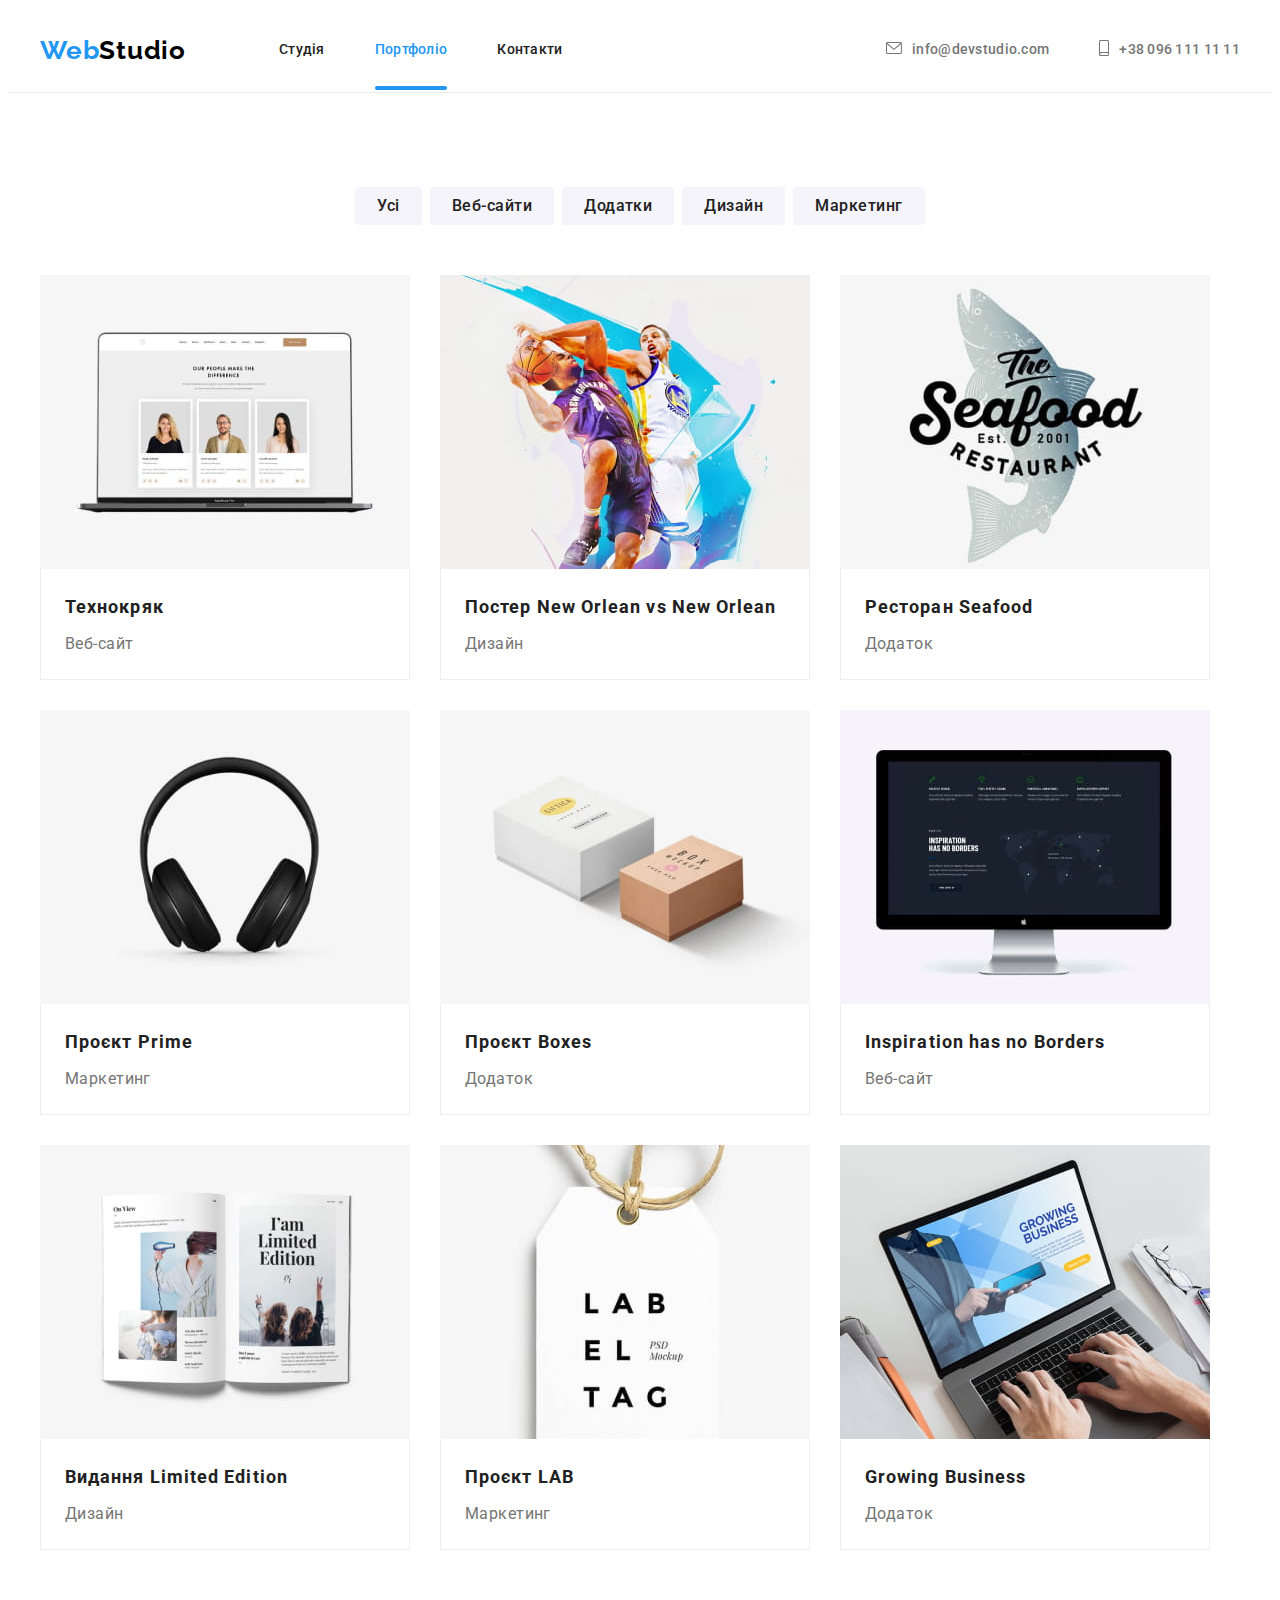
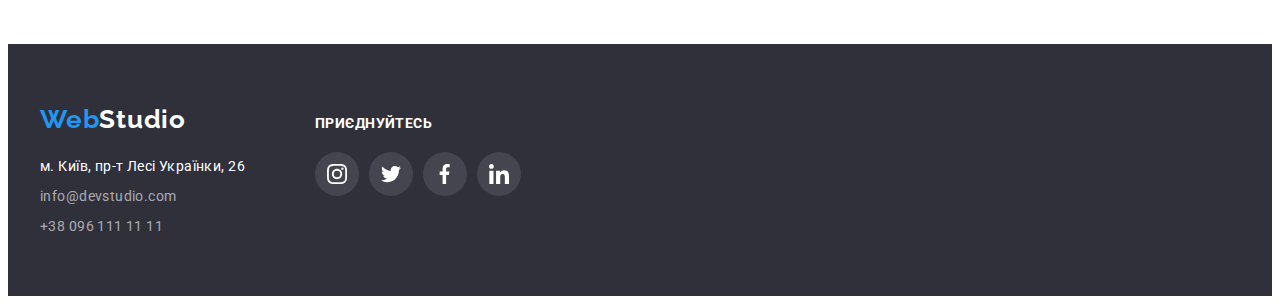
==== portfolio.html @ 153c1227 "new start" ====
<!DOCTYPE html>
<html lang="en">
  <head>
    <meta charset="UTF-8" />
    <meta http-equiv="X-UA-Compatible" content="IE=edge" />
    <meta name="viewport" content="width=device-width, initial-scale=1.0" />
    <title>Портфоліо</title>
    <link
      rel="stylesheet"
      href="https://cdnjs.cloudflare.com/ajax/libs/modern-normalize/1.1.0/modern-normalize.min.css"
      integrity="sha512-wpPYUAdjBVSE4KJnH1VR1HeZfpl1ub8YT/NKx4PuQ5NmX2tKuGu6U/JRp5y+Y8XG2tV+wKQpNHVUX03MfMFn9Q=="
      crossorigin="anonymous"
      referrerpolicy="no-referrer"
    />
    <link rel="preconnect" href="https://fonts.googleapis.com" />
    <link rel="preconnect" href="https://fonts.gstatic.com" crossorigin />
    <link
      href="https://fonts.googleapis.com/css2?family=Raleway:wght@700&family=Roboto:wght@400;500;700;900&display=swap"
      rel="stylesheet"
    />
    <link rel="stylesheet" href="./css/styles.css" />
  </head>
  <body>
    <header class="header">
      <div class="container header-block">
        <nav class="header-navigation">
          <a href="./index.html" class="logo">Web<span class="header-logo-text">Studio</span></a>
          <ul class="header-navigation-list list">
            <li class="header-navigation-item">
              <a href="./index.html" class="header-navigation-link">Студія</a>
            </li>
            <li class="header-navigation-item">
              <a href="./portfolio.html" class="header-navigation-link current">Портфоліо</a>
            </li>
            <li class="header-navigation-item">
              <a href="" class="header-navigation-link">Контакти</a>
            </li>
          </ul>
        </nav>
        <ul class="header-contact-list list">
          <li class="header-contact-item">
            <a href="mailto:info@devstudio.com" class="header-contact-link">
              <div class="contact-icon">
                <svg class="" width="16" height="12">
                  <use href="./images/symbol-defs.svg#icon-mail"></use>
                </svg>
              </div>
              info@devstudio.com</a
            >
          </li>
          <li class="header-contact-item">
            <a href="tel:+380961111111" class="header-contact-link">
              <div class="contact-icon">
                <svg class="" width="10" height="16">
                  <use href="./images/symbol-defs.svg#icon-smartphone"></use>
                </svg>
              </div>
              +38 096 111 11 11</a
            >
          </li>
        </ul>
      </div>
    </header>
    <main>
      <section class="section portfolio">
        <div class="container">
          <h1 class="visually-hidden">Портфоліо</h1>
          <ul class="filter-list">
            <li class="filter-item">
              <button type="button" class="button-secondary button">Усі</button>
            </li>
            <li class="filter-item">
              <button type="button" class="button-secondary button">Веб-сайти</button>
            </li>
            <li class="filter-item">
              <button type="button" class="button-secondary button">Додатки</button>
            </li>
            <li class="filter-item">
              <button type="button" class="button-secondary button">Дизайн</button>
            </li>
            <li class="filter-item">
              <button type="button" class="button-secondary button">Маркетинг</button>
            </li>
          </ul>
          <ul class="portfolio-list">
            <li class="portfolio-list-item">
              <a href="" class="portfolio-link">
                <div class="portfolio-img-block">
                  <img
                    src="./images/portfolio/tehnocrack.jpg"
                    alt="Веб-сайт компанії Технокряк"
                    width="370"
                  />
                  <div class="portfolio-img-overlay">
                    <p class="portfolio-overlay-text">
                      Ресурс пропонує комплексні пропозиції з різним рівнем функціоналу та сервісів.
                      Все це дозволить відвідувачу отримати вичерпні відомості про компанію чи
                      приватну особу.
                    </p>
                  </div>
                </div>
                <div class="project-discr">
                  <h2 class="portfolio-title">Технокряк</h2>
                  <p class="portfolio-text">Веб-сайт</p>
                </div>
              </a>
            </li>
            <li class="portfolio-list-item">
              <a href="" class="portfolio-link">
                <div class="portfolio-img-block">
                  <img
                    src="./images/portfolio/no_vs_gs_poster.jpg"
                    class="porfolio-image"
                    alt="Постер баскетбольного матчу"
                    width="370"
                  />
                  <div class="portfolio-img-overlay">
                    <p class="portfolio-overlay-text">
                      Ресурс пропонує комплексні пропозиції з різним рівнем функціоналу та сервісів.
                      Все це дозволить відвідувачу отримати вичерпні відомості про компанію чи
                      приватну особу.
                    </p>
                  </div>
                </div>
                <div class="project-discr">
                  <h2 class="portfolio-title">
                    Постер <span lang="en">New Orlean</span> vs <span lang="en">New Orlean</span>
                  </h2>
                  <p class="portfolio-text">Дизайн</p>
                </div>
              </a>
            </li>
            <li class="portfolio-list-item">
              <a href="" class="portfolio-link">
                <div class="portfolio-img-block">
                  <img
                    src="./images/portfolio/seafood_poster.jpg"
                    class="porfolio-image"
                    alt="Бренд-лого ресторану Seafood"
                    width="370"
                  />
                  <div class="portfolio-img-overlay">
                    <p class="portfolio-overlay-text">
                      Ресурс пропонує комплексні пропозиції з різним рівнем функціоналу та сервісів.
                      Все це дозволить відвідувачу отримати вичерпні відомості про компанію чи
                      приватну особу.
                    </p>
                  </div>
                </div>
                <div class="project-discr">
                  <h2 class="portfolio-title">Ресторан <span lang="en">Seafood</span></h2>
                  <p class="portfolio-text">Додаток</p>
                </div>
              </a>
            </li>
            <li class="portfolio-list-item">
              <a href="" class="portfolio-link">
                <div class="portfolio-img-block">
                  <img
                    src="./images/portfolio/headphones.jpg"
                    class="porfolio-image"
                    alt="Навушники"
                    width="370"
                  />
                  <div class="portfolio-img-overlay">
                    <p class="portfolio-overlay-text">
                      Ресурс пропонує комплексні пропозиції з різним рівнем функціоналу та сервісів.
                      Все це дозволить відвідувачу отримати вичерпні відомості про компанію чи
                      приватну особу.
                    </p>
                  </div>
                </div>
                <div class="project-discr">
                  <h2 class="portfolio-title">Проєкт Prime</h2>
                  <p class="portfolio-text">Маркетинг</p>
                </div>
              </a>
            </li>
            <li class="portfolio-list-item">
              <a href="" class="portfolio-link">
                <div class="portfolio-img-block">
                  <img
                    src="./images/portfolio/boxes.jpg"
                    class="porfolio-image"
                    alt="Дві коробки"
                    width="370"
                  />
                  <div class="portfolio-img-overlay">
                    <p class="portfolio-overlay-text">
                      Ресурс пропонує комплексні пропозиції з різним рівнем функціоналу та сервісів.
                      Все це дозволить відвідувачу отримати вичерпні відомості про компанію чи
                      приватну особу.
                    </p>
                  </div>
                </div>
                <div class="project-discr">
                  <h2 class="portfolio-title">Проєкт Boxes</h2>
                  <p class="portfolio-text">Додаток</p>
                </div>
              </a>
            </li>
            <li class="portfolio-list-item">
              <a href="" class="portfolio-link">
                <div class="portfolio-img-block">
                  <img
                    src="./images/portfolio/inspiration.jpg"
                    class="porfolio-image"
                    alt="Монітор з відображенням сайту "
                    width="370"
                  />
                  <div class="portfolio-img-overlay">
                    <p class="portfolio-overlay-text">
                      Ресурс пропонує комплексні пропозиції з різним рівнем функціоналу та сервісів.
                      Все це дозволить відвідувачу отримати вичерпні відомості про компанію чи
                      приватну особу.
                    </p>
                  </div>
                </div>
                <div class="project-discr">
                  <h2 class="portfolio-title">Inspiration has no Borders</h2>
                  <p class="portfolio-text">Веб-сайт</p>
                </div>
              </a>
            </li>
            <li class="portfolio-list-item">
              <a href="" class="portfolio-link">
                <div class="portfolio-img-block">
                  <img
                    src="./images/portfolio/limited_edition.jpg"
                    class="porfolio-image"
                    alt="Розворот журналу"
                    width="370"
                  />
                  <div class="portfolio-img-overlay">
                    <p class="portfolio-overlay-text">
                      Ресурс пропонує комплексні пропозиції з різним рівнем функціоналу та сервісів.
                      Все це дозволить відвідувачу отримати вичерпні відомості про компанію чи
                      приватну особу.
                    </p>
                  </div>
                </div>
                <div class="project-discr">
                  <h2 class="portfolio-title">Видання Limited Edition</h2>
                  <p class="portfolio-text">Дизайн</p>
                </div>
              </a>
            </li>
            <li class="portfolio-list-item">
              <a href="" class="portfolio-link">
                <div class="portfolio-img-block">
                  <img
                    src="./images/portfolio/lab_label.jpg"
                    class="porfolio-image"
                    alt="Бірка"
                    width="370"
                  />
                  <div class="portfolio-img-overlay">
                    <p class="portfolio-overlay-text">
                      Ресурс пропонує комплексні пропозиції з різним рівнем функціоналу та сервісів.
                      Все це дозволить відвідувачу отримати вичерпні відомості про компанію чи
                      приватну особу.
                    </p>
                  </div>
                </div>
                <div class="project-discr">
                  <h2 class="portfolio-title">Проєкт LAB</h2>
                  <p class="portfolio-text">Маркетинг</p>
                </div>
              </a>
            </li>
            <li class="portfolio-list-item">
              <a href="" class="portfolio-link">
                <div class="portfolio-img-block">
                  <img
                    src="./images/portfolio/geowing_business.jpg"
                    class="porfolio-image"
                    alt="Ноутбук з відображенням свйту Growing Business"
                    width="370"
                  />
                  <div class="portfolio-img-overlay">
                    <p class="portfolio-overlay-text">
                      Ресурс пропонує комплексні пропозиції з різним рівнем функціоналу та сервісів.
                      Все це дозволить відвідувачу отримати вичерпні відомості про компанію чи
                      приватну особу.
                    </p>
                  </div>
                </div>
                <div class="project-discr">
                  <h2 class="portfolio-title">Growing Business</h2>
                  <p class="portfolio-text">Додаток</p>
                </div>
              </a>
            </li>
          </ul>
        </div>
      </section>
    </main>
    <footer class="footer">
      <div class="container footer-thumb">
        <div class="adress-thumb">
          <a href="./index.html" class="logo">Web<span class="footer-logo-text">Studio</span></a>
          <address class="footer-adress">
            <ul class="footer-adress-list list">
              <li class="item">
                <a
                  href="https://goo.gl/maps/KbacDpf7Sf644kYd8"
                  class="footer-adress-map"
                  target="_blank"
                  rel="noreferrer noopener"
                  >м. Київ, пр-т Лесі Українки, 26</a
                >
              </li>
              <li class="item">
                <a href="mailto:info@devstudio.com" class="footer-adress-mail"
                  >info@devstudio.com</a
                >
              </li>
              <li class="item">
                <a href="tel:+380961111111" class="footer-adress-tel">+38 096 111 11 11</a>
              </li>
            </ul>
          </address>
        </div>
        <div class="join-thumb">
          <h2 class="footer-join-tittle">приєднуйтесь</h2>
          <ul class="footer-social-list list">
            <li class="footer-social-item">
              <a href="" class="footer-social-link">
                <svg class="footer-social-icon" width="20" height="20">
                  <use href="./images/symbol-defs.svg#icon-instagram"></use>
                </svg>
              </a>
            </li>
            <li class="footer-social-item">
              <a href="" class="footer-social-link">
                <svg class="footer-social-icon" width="20" height="20">
                  <use href="./images/symbol-defs.svg#icon-twitter"></use>
                </svg>
              </a>
            </li>
            <li class="footer-social-item">
              <a href="" class="footer-social-link">
                <svg class="footer-social-icon" width="20" height="20">
                  <use href="./images/symbol-defs.svg#icon-facebook"></use>
                </svg>
              </a>
            </li>
            <li class="footer-social-item">
              <a href="" class="footer-social-link">
                <svg class="footer-social-icon" width="20" height="20">
                  <use href="./images/symbol-defs.svg#icon-linkedin"></use>
                </svg>
              </a>
            </li>
          </ul>
        </div>
      </div>
    </footer>
  </body>
</html>
---- css/styles.css ----
:root {
  --primary-text-color: #757575; /* цвет вторичного текста */
  --title-text-color: #212121; /* вторичнй цвет бренда  (и текста) */
  --accent-color: #2196f3; /* основной цвет бренда */
  --black-color: #000000; /* Черный цвет на сайте */
  --bgd-color: #2f303a; /* цвет фона */
  --white-color: #ffffff; /* белый цвет на сайте */
  --transparent-white-color: rgba(255, 255, 255, 0.6); /* цвет текста в футере (с прозрачностью */
  --team-bgd-color: #f5f4fa; /* цвет фона на секциях */
  --border-color-cards: #eeeeee; /* Цвет рамок карточек*/
  --border-color-main: #ececec; /* цвет основных рамок */
  --active-button-background: #188ce8; /* цвет активности главной кнопки */
  --primary-icon-color: #afb1b8; /* Цвет контуров иконок */

  --transition-timing: 250ms;
  --cubic: cubic-bezier(0.4, 0, 0.2, 1);
}

h1,
h2,
h3,
h4,
h5,
h6,
p {
  margin: 0;
}

ul {
  margin: 0;
  padding: 0;
}

img {
  max-width: 100%;
  height: auto;
  display: block;
}

.container {
  width: 1200px;
  margin-left: auto;
  margin-right: auto;
  padding-left: 15px;
  padding-right: 15px;
  /*   outline: 2px solid tomato; */
}

.section {
  padding-top: 94px;
  padding-bottom: 94px;
}

.list {
  list-style-type: none;
}

body {
  background-color: var(--white-color);
  color: var(--primary-text-color);
  font-family: Roboto, sans-serif;
  font-size: 14px;
  letter-spacing: 0.03em;
}
a {
  text-decoration: none;
}

.button {
  font-family: Roboto, sans-serif;
  cursor: pointer;
}
.button-hero {
  background-color: var(--accent-color);
  color: var(--white-color);
  font-weight: 700;
  font-size: 16px;
  line-height: 1.87;
  letter-spacing: 0.06em;

  display: block;
  margin-left: auto;
  margin-right: auto;
  min-width: 216px;
  padding: 10px 32px;
  max-height: 50px;
  border: none;
  border-radius: 4px;
}
.button-secondary {
  background-color: var(--team-bgd-color);
  color: var(--title-text-color);
  font-weight: 500;
  font-size: 16px;
  line-height: 1.62;
  letter-spacing: 0.03em;

  padding: 6px 22px;
  max-height: 38px;
  border: transparent;
  border-radius: 4px;
}

.visually-hidden {
  position: absolute;
  width: 1px;
  height: 1px;
  margin: -1px;
  border: 0;
  padding: 0;
  white-space: nowrap;
  clip-path: inset(100%);
  clip: rect(0 0 0 0);
  overflow: hidden;
}

.header-navigation-link,
.header-contact-link,
.footer-adress-mail,
.footer-adress-tel,
.footer-adress-map {
  transition: color var(--transition-timing) var(--cubic);
}

.button-hero {
  transition: background-color var(--transition-timing) var(--cubic);
}

.social-link,
.footer-social-link {
  transition: color var(--transition-timing) var(--cubic),
    background-color var(--transition-timing) var(--cubic);
}

.our-clients-link {
  transition: color var(--transition-timing) var(--cubic),
    border-color var(--transition-timing) var(--cubic);
}

.button-secondary {
  transition: color var(--transition-timing) var(--cubic),
    background-color var(--transition-timing) var(--cubic),
    box-shadow var(--transition-timing) var(--cubic);
}

.portfolio-link {
  transition: box-shadow var(--transition-timing) var(--cubic);
}

/* ----------------------HEADER----------------------- */

.header {
  border-bottom: 1px solid #ececec;
}
.header-block {
  display: flex;
}
.header-navigation {
  display: flex;
  align-items: center;
}

.logo {
  display: block;
  font-family: Raleway, normal;
  color: var(--accent-color);
  text-decoration: none;
  font-weight: 700;
  font-size: 26px;
  line-height: 1.19;
  letter-spacing: 0.03em;
}

.header-logo-text {
  color: var(--black-color);
}
.header-navigation-list {
  display: flex;
  align-items: center;
  margin-left: 93px;
}

.header-navigation-item:not(:last-child) {
  margin-right: 50px;
}

.header-navigation-link {
  color: var(--title-text-color);
  text-decoration: none;
  font-weight: 500;
  font-size: 14px;
  line-height: 1.14;
  letter-spacing: 0.02em;
  padding-top: 32px;
  padding-bottom: 32px;
  display: block;
  position: relative;
}
.current {
  color: var(--accent-color);
}

.current::after {
  position: absolute;
  content: '';
  display: block;

  left: 0;
  bottom: 0px;

  width: 100%;
  height: 4px;
  border-radius: 2px;
  background-color: var(--accent-color);
}

.header-contact-list {
  display: flex;
  align-items: center;
  margin-left: auto;
}

.header-contact-link {
  text-decoration: none;
  color: var(--primary-text-color);
  font-weight: 500;
  font-size: 14px;
  line-height: 1.14;
  letter-spacing: 0.02em;
  padding-top: 32px;
  padding-bottom: 32px;
  display: flex;
  align-items: center;
}

.contact-icon {
  margin-right: 10px;
  fill: currentColor;
}

.header-contact-item:not(:last-child) {
  margin-right: 50px;
}

.header-navigation-link:hover,
.header-navigation-link:focus,
.header-contact-link:hover,
.header-contact-link:focus {
  color: var(--accent-color);
}

.contact-icon:hover,
.contact-icon:focus {
  fill: var(--accent-color);
}

/* --------------------HERO------------------------ */
.hero {
  background-color: var(--bgd-color);
  text-align: center;
  padding: 200px 0px;

  max-width: 1600px;
  height: 600px;

  background-image: linear-gradient(rgba(47, 48, 58, 0.4), rgba(47, 48, 58, 0.4)),
    url(../images/hero-bg.jpg);
  background-repeat: no-repeat;
  background-position: center;
  background-size: cover;

  margin: 0 auto;
}

.hero-title {
  font-weight: 900;
  font-size: 44px;
  line-height: 60px;
  letter-spacing: 0.06em;
  color: var(--white-color);
  text-transform: uppercase;
  max-width: 696px;
  margin: 0 auto;
  margin-bottom: 30px;
}

.button-hero:hover,
.button-hero:focus {
  background-color: var(--active-button-background);
}

/* ---------------------FEATURES----------------------- */

.feature-list {
  display: flex;
  flex-wrap: wrap;
}

.feature-list-item {
  flex-basis: calc(100% / 4 - 30px);
  min-width: 270px;
}
.feature-list-item:not(:last-child) {
  margin-right: 30px;
}

.feature-image {
  display: flex;
  align-items: center;
  justify-content: center;
  width: 270px;
  height: 120px;
  margin-bottom: 30px;
  background-color: var(--team-bgd-color);
}

.feature-list-title {
  color: var(--title-text-color);
  font-weight: 700;
  font-size: 14px;
  line-height: 1.14;
  text-transform: uppercase;
  margin-bottom: 10px;
}

.feature-list-text {
  line-height: 1.71;
}

/* ----------------------OUR WORK---------------------------- */
.work {
  padding-bottom: 94px;
  padding-top: 0px;
}

.work-title {
  color: var(--title-text-color);
  font-weight: 700;
  font-size: 36px;
  line-height: 1.16;
  letter-spacing: 0.03em;
  text-align: center;
  margin-bottom: 50px;
}

.work-list {
  display: flex;
  flex-wrap: wrap;
}

.work-list > .item {
  flex-basis: calc(100% / 3 -30px);
}

.work-list > .item:not(:last-child) {
  margin-right: 30px;
}

.work-img-block {
  position: relative;
}

.work-inform-block {
  position: absolute;
  display: flex;
  align-items: center;
  justify-content: center;

  bottom: 0;
  left: 0;
  height: 70px;
  width: 100%;

  background-color: rgba(47, 48, 58, 0.8);
  color: var(--white-color);
  font-weight: 700;
  font-size: 14px;
  line-height: 1.14;
  letter-spacing: 0.03em;
  text-transform: uppercase;
}

/* -----------------------------OUR TEAM---------------------------------- */

.our-team {
  background-color: var(--team-bgd-color);
  padding: 90px 0px;
}

.our-team-title {
  color: var(--title-text-color);
  font-weight: 700;
  font-size: 36px;
  line-height: 1.16;
  margin-bottom: 50px;
  text-align: center;
}

.our-team-list {
  display: flex;
  flex-wrap: wrap;
}
.card {
  background: var(--white-color);
  box-shadow: 0px 1px 3px rgba(0, 0, 0, 0.12), 0px 1px 1px rgba(0, 0, 0, 0.14),
    0px 2px 1px rgba(0, 0, 0, 0.2);
  border-radius: 0px 0px 4px 4px;
}

.our-team-list > .item {
  flex-basis: calc(100% / 4-30px);
}

.our-team-list > .item:not(:last-child) {
  margin-right: 30px;
}

.our-team-discr {
  padding-top: 30px;
  padding-bottom: 30px;
}
.teammate-name {
  color: var(--title-text-color);
  font-weight: 500;
  font-size: 16px;
  line-height: 1.18;
  text-align: center;
}

.teammate-profession {
  font-size: 16px;
  line-height: 1.18;
  margin-top: 10px;
  text-align: center;
}

.team-social {
  display: flex;
  justify-content: center;
  margin-top: 16px;
  gap: 10px;
}
.social-link {
  display: flex;
  align-items: center;
  justify-content: center;
  background-color: var(--white-color);
  color: var(--primary-icon-color);
  border-radius: 50%;
  width: 44px;
  height: 44px;
}

.social-icon {
  fill: currentColor;
}

.social-link:hover,
.social-link:focus {
  background-color: var(--accent-color);
  color: var(--white-color);
}

/* ----------------------------------OUR CLIENTS------------------------ */
.our-clients {
}

.our-clients-title {
  color: var(--title-text-color);
  font-weight: 700;
  font-size: 36px;
  line-height: 1.16;
  margin-bottom: 50px;
  text-align: center;
}

.our-clients-list {
  display: flex;
  justify-content: center;
  align-items: center;
  gap: 30px;
}

.our-clients-link {
  display: flex;
  width: 170px;
  height: 92px;
  justify-content: center;
  align-items: center;
  background: #ffffff;
  color: var(--primary-icon-color);
  border: 1px solid var(--primary-icon-color);
  border-radius: 4px;
}

.our-clients-icon {
  fill: currentColor;
}

.our-clients-link:hover,
.our-clients-link:focus {
  color: var(--accent-color);
  border-color: var(--accent-color);
}

/* ----------------------------------FOOTER----------------------------- */

.footer {
  background-color: var(--bgd-color);
  padding-top: 60px;
  padding-bottom: 60px;
}

.footer-thumb {
  display: flex;
  align-items: baseline;
}

.footer .logo {
  margin-bottom: 20px;
}

.footer-logo-text {
  color: var(--white-color);
}

.footer-adress-list > .item {
  display: block;
  margin-bottom: 9px;
  margin-top: 0px;
  max-height: 21px;
  /*  outline: 4px solid blueviolet; */
}
.footer-adress-list > .item:last-child {
  margin-bottom: 0px;
}

.footer-adress-map {
  font-style: normal;
  color: var(--white-color);
  text-decoration: none;
  line-height: 1.71;
}

.footer-adress-mail,
.footer-adress-tel {
  font-style: normal;
  color: var(--transparent-white-color);
  text-decoration: none;
  line-height: 1.71;
}

.footer-adress-map:hover,
.footer-adress-map:focus,
.footer-adress-mail:hover,
.footer-adress-mail:focus,
.footer-adress-tel:hover,
.footer-adress-tel:focus {
  color: var(--accent-color);
}

.join-thumb {
  align-items: baseline;
  margin-left: 70px;
}

.footer-join-tittle {
  color: var(--white-color);
  font-weight: 700;
  font-size: 14px;
  line-height: 1.14;
  letter-spacing: 0.03em;
  text-transform: uppercase;
}

.footer-social-list {
  display: flex;
  justify-content: center;
  margin-top: 20px;
  gap: 10px;
}
.footer-social-link {
  display: flex;
  align-items: center;
  justify-content: center;
  background: rgba(255, 255, 255, 0.1);
  color: var(--white-color);

  border-radius: 50%;
  width: 44px;
  height: 44px;
}
.footer-social-icon {
  fill: currentColor;
}

.footer-social-link:hover,
.footer-social-link:focus {
  background: var(--accent-color);
}

/* ------------------------------------------------------------------------- */
/* ---------------------------------PORTFOLIO------------------------------- */
/* ------------------------------------------------------------------------- */

.portfolio {
  margin-right: auto;
  margin-left: auto;
}

.filter-list {
  display: flex;
  margin-bottom: 50px;
  justify-content: center;
}

.filter-item {
  display: block;
  margin-right: 8px;
}

.filter-item:last-child {
  margin-right: 0;
}

.button-secondary:hover,
.button-secondary:focus {
  background-color: var(--accent-color);
  color: var(--white-color);

  box-shadow: 0px 3px 1px rgba(0, 0, 0, 0.1), 0px 1px 2px rgba(0, 0, 0, 0.08),
    0px 2px 2px rgba(0, 0, 0, 0.12);
}

.portfolio-list {
  display: flex;
  flex-wrap: wrap;
}

.portfolio-list-item {
  display: inline-block;
  flex-basis: calc(100% / 3-30px);
  max-width: 370px;
  margin-right: 30px;
  margin-bottom: 30px;
}
.portfolio-list-item:nth-child(3n) {
  margin-right: 0;
}
.portfolio-list-item:nth-last-child(-n + 3) {
  margin-bottom: 0;
}

.project-discr {
  padding: 20px 24px;
  border-bottom: 1px solid var(--border-color-cards);
  border-right: 1px solid var(--border-color-cards);
  border-left: 1px solid var(--border-color-cards);
}

.portfolio-title {
  color: var(--title-text-color);
  font-weight: 700;
  font-size: 18px;
  line-height: 2;
  letter-spacing: 0.06em;
  margin-bottom: 4px;
}

.portfolio-text {
  color: var(--primary-text-color);
  font-size: 16px;
  line-height: 1.87;
}

.portfolio-link {
  display: block;
}

.portfolio-img-block {
  position: relative;
  overflow: hidden;
}

.portfolio-img-overlay {
  position: absolute;
  display: flex;
  top: 0;
  left: 0;
  padding: 63px 24px;
  align-items: center;

  background-color: rgba(33, 150, 243, 0.9);
  width: 100%;
  height: 100%;

  transform: translateY(101%);
  transition: transform var(--transition-timing) var(--cubic);
}

.portfolio-overlay-text {
  font-size: 18px;
  line-height: 1.55;
  color: var(--white-color);
}

.portfolio-link:hover,
.portfolio-link:focus {
  box-shadow: 0px 1px 1px rgba(0, 0, 0, 0.12), 0px 4px 4px rgba(0, 0, 0, 0.06),
    1px 4px 6px rgba(0, 0, 0, 0.16);
}

.portfolio-link:hover .portfolio-img-overlay {
  transform: translateY(0);
}

/* ------------------------modal-------------------------- */

.backdrop {
  position: fixed;
  top: 0;
  left: 0;
  width: 100%;
  height: 100%;
  background-color: rgba(0, 0, 0, 0.2);
  visibility: visible;
  opacity: 1;
  transition: opacity var(--transition-timing) var(--cubic),
    visibility var(--transition-timing) var(--cubic);
}

.backdrop.is-hidden {
  opacity: 0;
  pointer-events: none;
  visibility: hidden;
}
.modal {
  min-width: 528px;
  min-height: 581px;
  background-color: var(--white-color);
  position: absolute;
  top: 50%;
  left: 50%;
  padding: 17px 17px;
  transform: translate(-50%, -50%) scale(1);
  transition: transform var(--transition-timing) var(--cubic);
}

.backdrop.is-hidden .modal {
  transform: translate(-50%, -50%) scale(1.1);
}
.modal-btn {
  width: 30px;
  height: 30px;
  border-radius: 50%;
  background-color: var(--white-color);
  border: 1px solid rgba(0, 0, 0, 0.1);
  position: absolute;
  right: 8px;
  top: 8px;
  cursor: pointer;
}

.modal-btn {
  display: flex;
  align-items: center;
  justify-content: center;
}
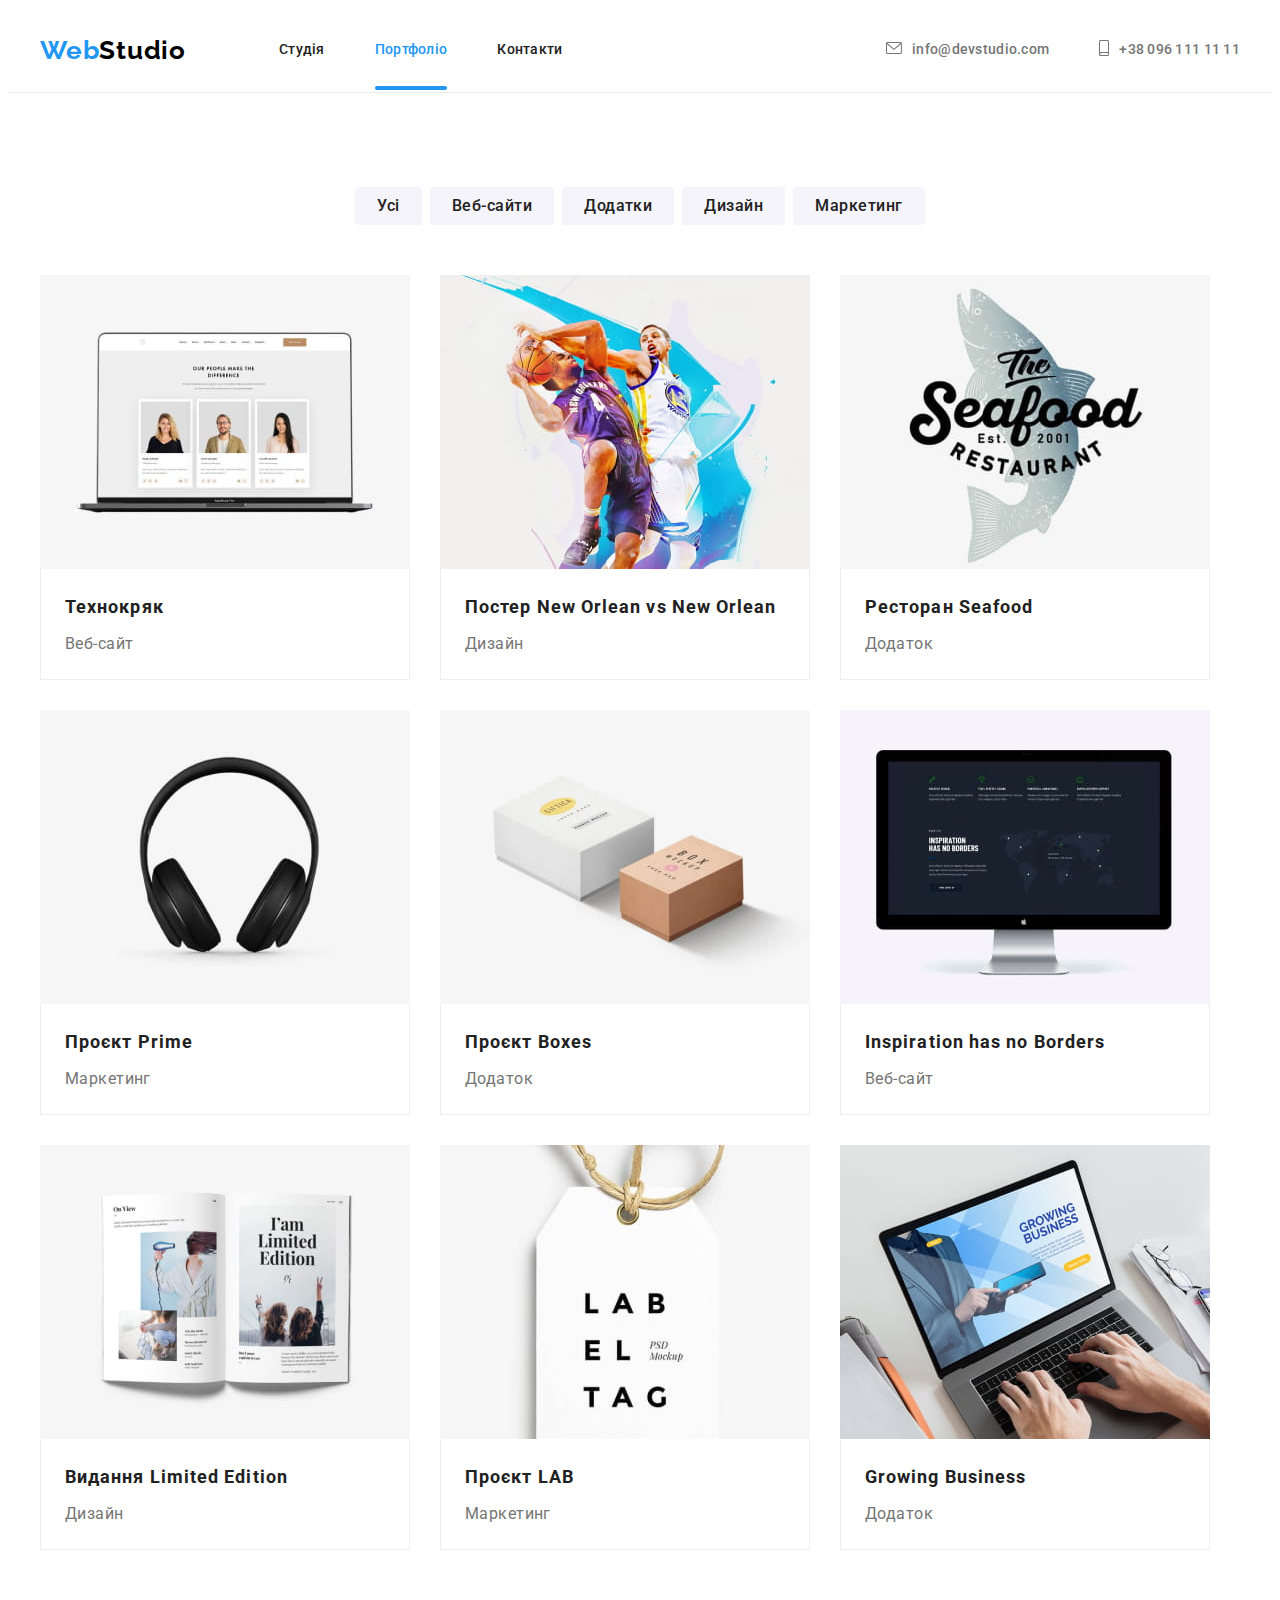
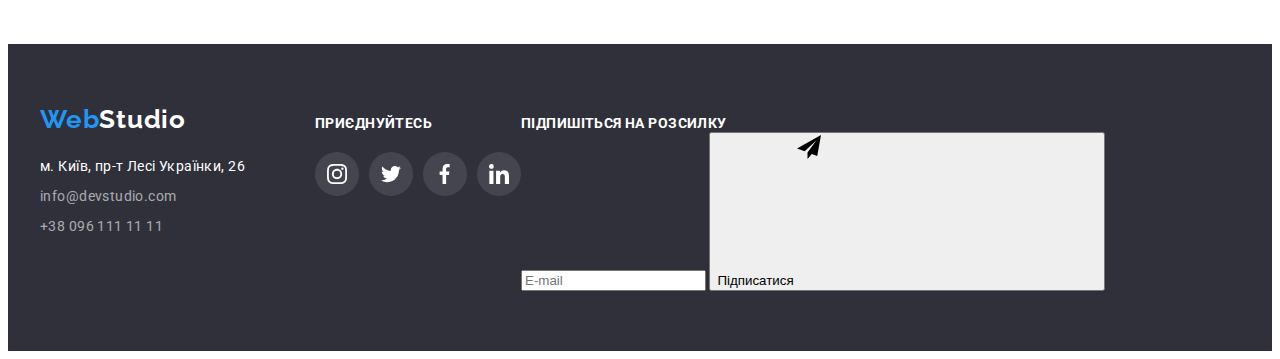
==== commit 9777cb9a: "Добавляет формы" ====
--- a/portfolio.html
+++ b/portfolio.html
@@ -354,6 +354,20 @@
             </li>
           </ul>
         </div>
+        <div class="join-email-thumb">
+          <h2 class="footer-join-tittle">Підпишіться на розсилку</h2>
+          <form class="mail-subscribe-form" autocomplete="off">
+            <label class="footer-mail-field">
+              <input type="email" name="email" class="footer-mail-input" placeholder="E-mail" />
+            </label>
+            <button type="submit" class="btn-mail-subscribe">
+              Підписатися
+              <svg class="send-img">
+                <use href="./images/icons.svg#icon-send" width="24" height="24"></use>
+              </svg>
+            </button>
+          </form>
+        </div>
       </div>
     </footer>
   </body>
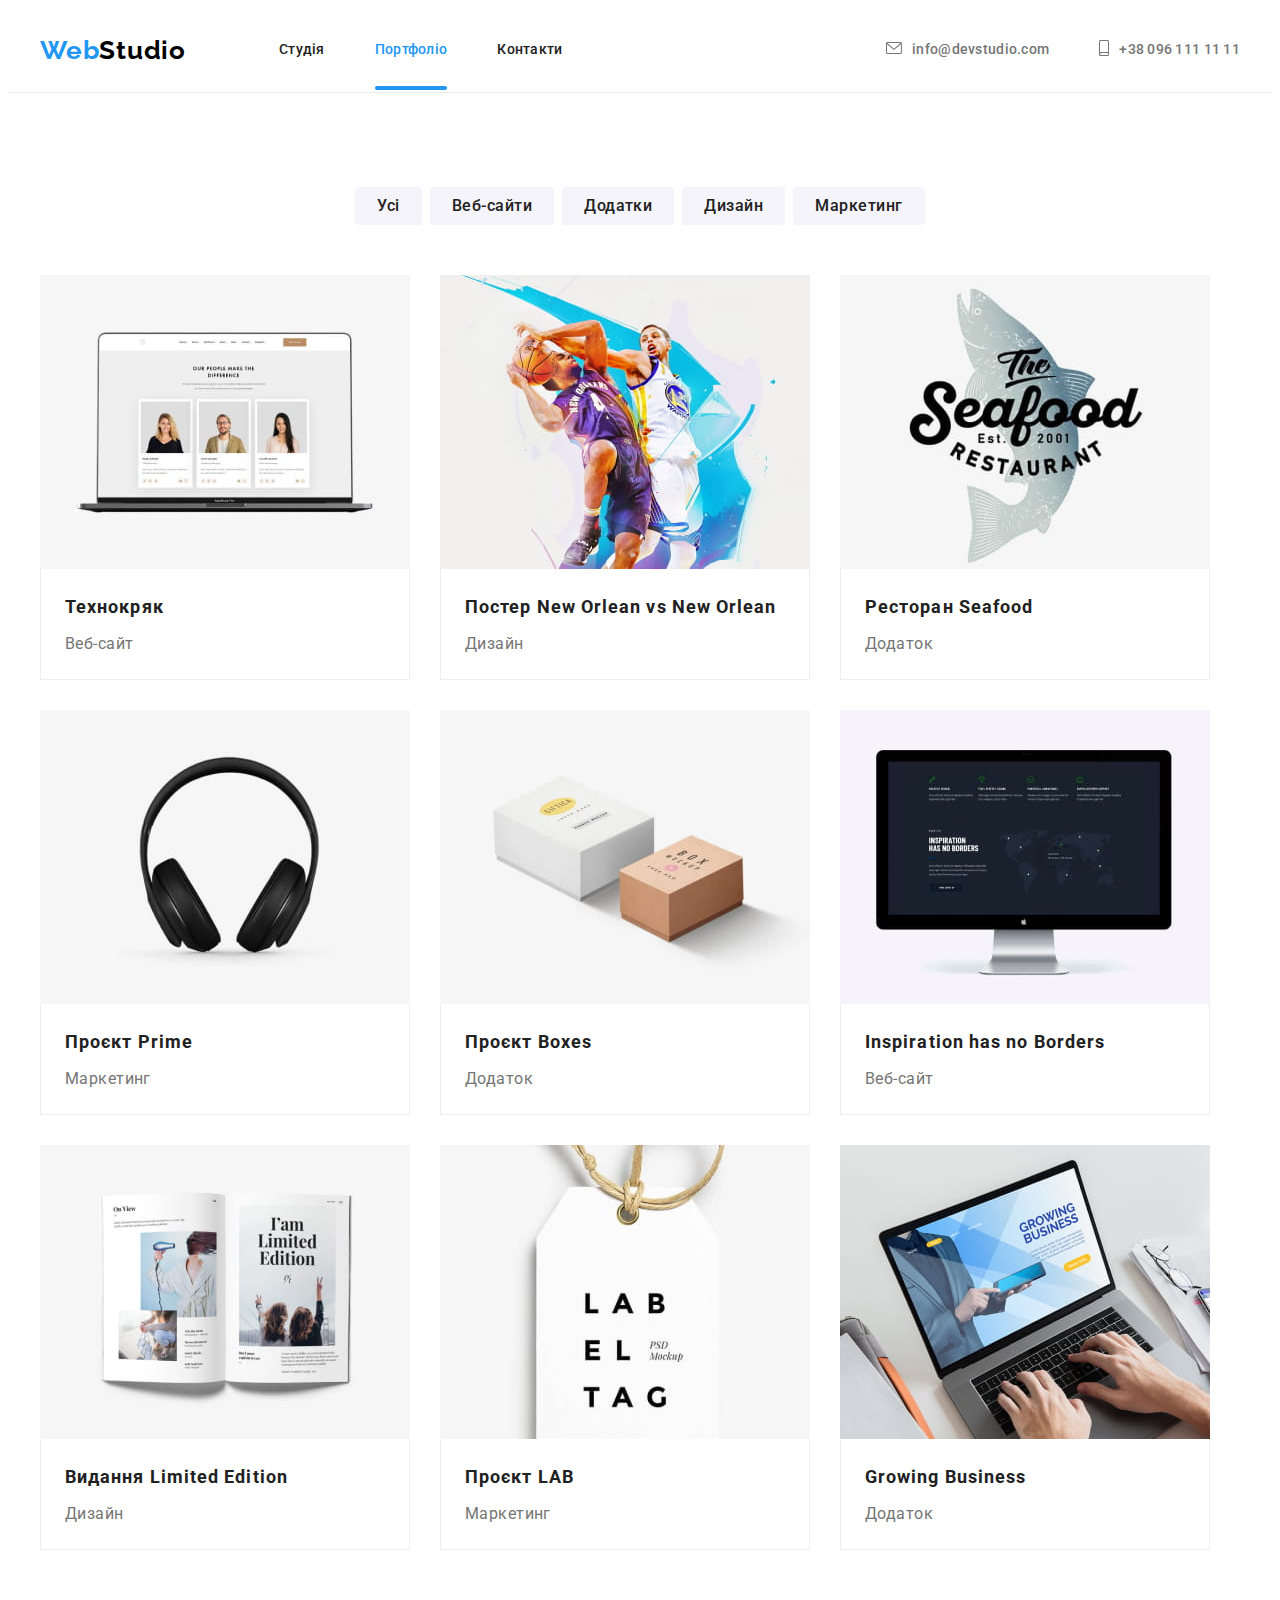
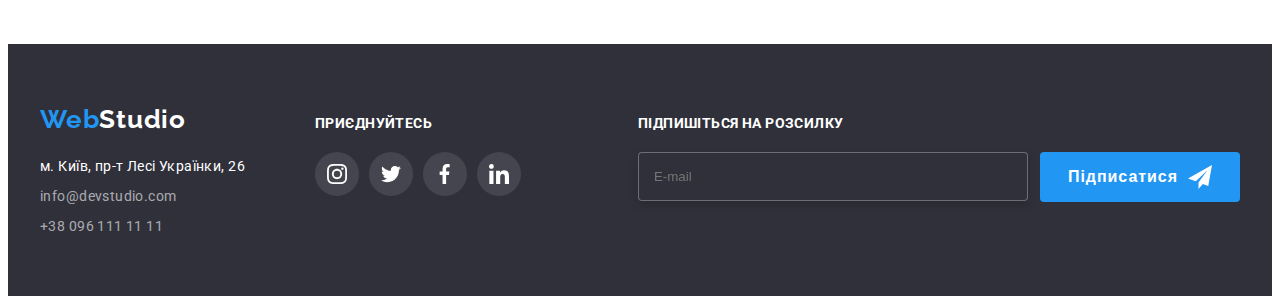
==== commit a1ffd507: "фиксит отступы" ====
--- a/portfolio.html
+++ b/portfolio.html
@@ -358,7 +358,13 @@
           <h2 class="footer-join-tittle">Підпишіться на розсилку</h2>
           <form class="mail-subscribe-form" autocomplete="off">
             <label class="footer-mail-field">
-              <input type="email" name="email" class="footer-mail-input" placeholder="E-mail" />
+              <input
+                type="email"
+                name="email"
+                class="footer-mail-input"
+                placeholder="E-mail"
+                required
+              />
             </label>
             <button type="submit" class="btn-mail-subscribe">
               Підписатися
--- a/css/styles.css
+++ b/css/styles.css
@@ -599,6 +599,60 @@
   background: var(--accent-color);
 }
 
+.join-email-thumb {
+  margin-left: auto;
+}
+.mail-subscribe-form {
+  display: flex;
+}
+
+.footer-mail-input {
+  width: 358px;
+  padding: 16px 15px;
+  margin-top: 20px;
+
+  outline: none;
+  background-color: var(--bgd-color);
+  border: 1px solid rgba(255, 255, 255, 0.3);
+  filter: drop-shadow(0px 4px 4px rgba(0, 0, 0, 0.15));
+  border-radius: 4px;
+
+  color: var(--white-color);
+}
+
+.btn-mail-subscribe {
+  margin-top: 20px;
+  margin-left: 12px;
+  padding: 13px 28px;
+  background-color: var(--accent-color);
+  color: var(--white-color);
+  font-weight: 700;
+  font-size: 16px;
+  line-height: 1.87;
+  letter-spacing: 0.06em;
+
+  display: flex;
+  max-height: 50px;
+  border: none;
+  border-radius: 4px;
+  align-items: center;
+  cursor: pointer;
+  transition: background-color var(--transition-timing) var(--cubic);
+}
+
+.btn-mail-subscribe:hover,
+.btn-mail-subscribe :focus {
+  background-color: var(--active-button-background);
+}
+
+.send-img {
+  display: block;
+  width: 24px;
+  height: 24px;
+  margin-left: 10px;
+  fill: var(--white-color);
+}
+
 /* ------------------------------------------------------------------------- */
 /* ---------------------------------PORTFOLIO------------------------------- */
 /* ------------------------------------------------------------------------- */
@@ -741,7 +795,7 @@
   position: absolute;
   top: 50%;
   left: 50%;
-  padding: 17px 17px;
+  padding: 40px 40px;
   transform: translate(-50%, -50%) scale(1);
   transition: transform var(--transition-timing) var(--cubic);
 }
@@ -766,3 +820,145 @@
   align-items: center;
   justify-content: center;
 }
+.modal-btn:hover {
+  fill: var(--accent-color);
+}
+
+.form {
+  display: flex;
+  flex-direction: column;
+}
+
+.form-tittle {
+  text-align: center;
+  margin-bottom: 12px;
+
+  font-weight: 700;
+  font-size: 20px;
+  line-height: 1.15;
+  color: var(--title-text-color);
+}
+.form-field {
+  position: relative;
+  display: flex;
+  margin-bottom: 10px;
+  flex-direction: column;
+
+  font-weight: 400;
+  font-size: 12px;
+  line-height: 1.16;
+  letter-spacing: 0.01em;
+}
+
+.form-input {
+  width: 100%;
+  margin-top: 4px;
+  padding-left: 42px;
+  padding-top: 11px;
+  padding-bottom: 11px;
+
+  border: 1px solid rgba(33, 33, 33, 0.2);
+  border-radius: 4px;
+  outline: none;
+  transition: border-color var(--transition-timing) var(--cubic);
+}
+
+.feedback-area {
+  margin-top: 4px;
+  padding: 12px 16px;
+  outline: none;
+
+  border: 1px solid rgba(33, 33, 33, 0.2);
+  border-radius: 4px;
+  transition: border-color var(--transition-timing) var(--cubic);
+}
+
+.join-icon {
+  position: absolute;
+  top: 50%;
+  left: 12px;
+  fill: var(--title-text-color);
+  transition: fill var(--transition-timing) var(--cubic);
+}
+
+.form-field:focus-within > .form-input,
+.form-field:hover > .form-input {
+  border-color: var(--accent-color);
+}
+.form-input:focus-within + .join-icon,
+.form-input:hover + .join-icon {
+  fill: var(--accent-color);
+}
+
+.feedback-area:focus-within,
+.feedback-area:hover {
+  border-color: var(--accent-color);
+}
+
+.form-check {
+  display: flex;
+  align-items: center;
+
+  transition: transform var(--transition-timing) var(--cubic);
+}
+
+.checkbox {
+  position: absolute;
+  width: 1px;
+  height: 1px;
+  margin: -1px;
+  border: 0;
+  padding: 0;
+  white-space: nowrap;
+  clip-path: inset(100%);
+  clip: rect(0 0 0 0);
+  overflow: hidden;
+}
+
+.checkbox-icon {
+  display: inline-block;
+  width: 15px;
+  height: 15px;
+  margin-right: 8.35px;
+
+  border: 2px solid var(--title-text-color);
+  border-radius: 2px;
+}
+
+.checkbox:checked + .checkbox-icon {
+  border-color: transparent;
+  background-color: var(--accent-color);
+  background-image: url(../images/full_checked.svg);
+  background-size: contain;
+  background-origin: border-box;
+}
+
+.policy {
+  line-height: 1.71;
+  text-decoration-line: underline;
+  color: var(--accent-color);
+}
+
+.form-submit-btn {
+  display: block;
+  margin-left: auto;
+  margin-right: auto;
+  padding: 10px 52px;
+
+  background-color: var(--accent-color);
+  color: var(--white-color);
+  font-weight: 700;
+  font-size: 16px;
+  line-height: 1.87;
+  letter-spacing: 0.06em;
+  border: none;
+  border-radius: 4px;
+  margin-top: 30px;
+  box-shadow: 0px 4px 4px rgba(0, 0, 0, 0.15);
+  transition: background-color var(--transition-timing) var(--cubic);
+}
+
+.form-submit-btn:hover,
+.form-submit-btn:focus {
+  background-color: var(--active-button-background);
+}
